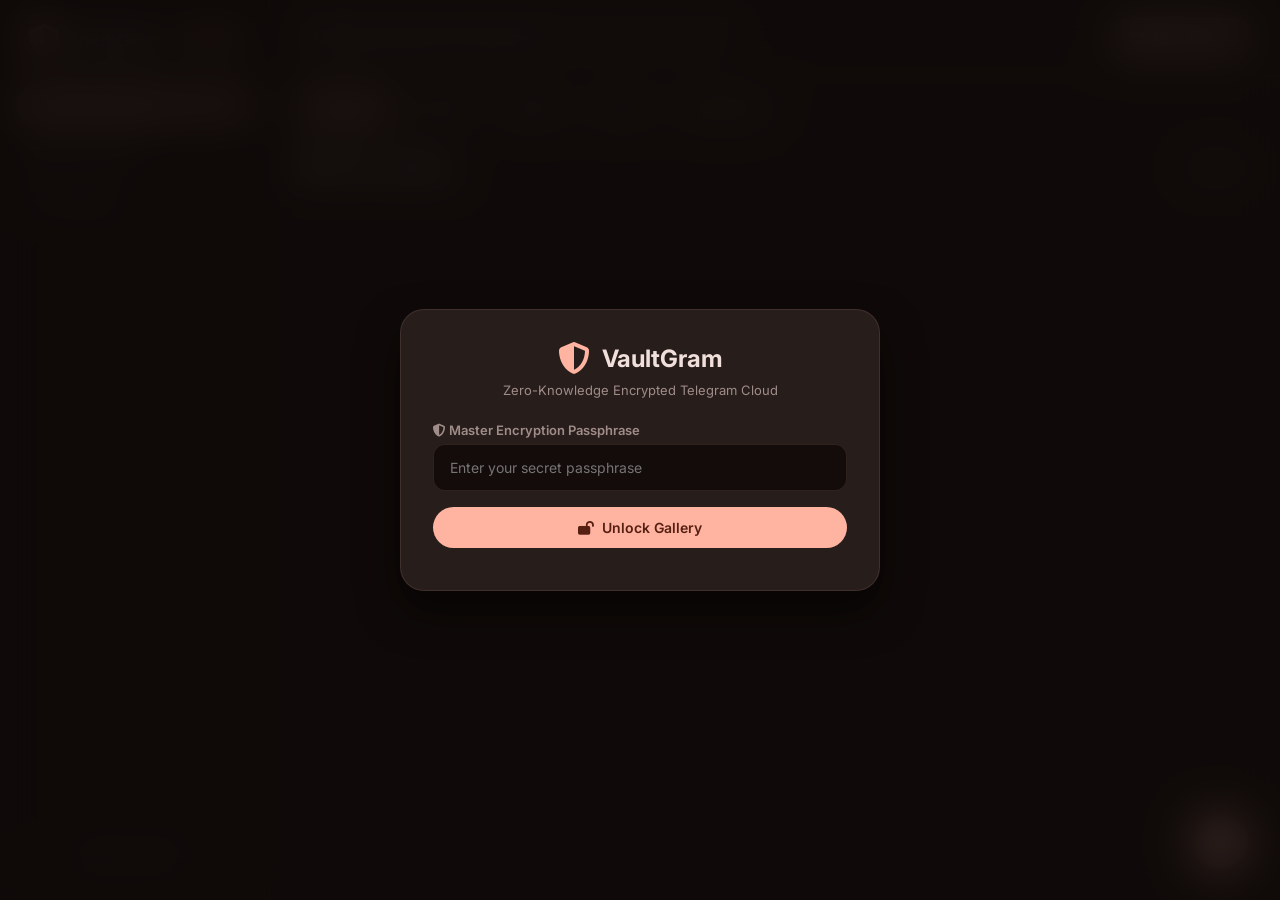
==== android/app/src/main/assets/index.html @ aea79a6d "Bundle offline web assets into Android app assets and configure SERVER_URL fallback" ====
<!DOCTYPE html>
<html lang="en">
<head>
    <meta charset="UTF-8">
    <meta name="viewport" content="width=device-width, initial-scale=1.0, maximum-scale=1.0, user-scalable=no">
    <title>VaultGram - Encrypted Cloud & Photo Vault</title>
    <link href="https://fonts.googleapis.com/css2?family=Inter:wght@400;500;600;700&display=swap" rel="stylesheet">
    <link rel="stylesheet" href="https://cdnjs.cloudflare.com/ajax/libs/font-awesome/6.4.0/css/all.min.css">
    <link rel="stylesheet" href="style.css">
</head>
<body>
    <!-- Auth & Setup Modal -->
    <div id="authOverlay" class="auth-overlay">
        <div class="auth-card">
            <div class="auth-header">
                <div class="brand-logo">
                    <i class="fa-solid fa-shield-halved logo-icon"></i>
                    <h2>VaultGram</h2>
                </div>
                <p id="authSubtitle">Zero-Knowledge Encrypted Telegram Cloud</p>
            </div>
            
            <form id="authForm" onsubmit="handleAuthSubmit(event)">
                <div id="botConfigGroup" class="form-group" style="display: none;">
                    <label><i class="fa-solid fa-robot"></i> Telegram Bot Token</label>
                    <input type="text" id="botTokenInput" placeholder="123456789:ABCdefGHIjkl..." />
                    <small>Get your token from @BotFather on Telegram</small>

                    <label style="margin-top: 14px;"><i class="fa-solid fa-bullhorn"></i> Telegram Channel Username / ID</label>
                    <input type="text" id="channelIdInput" placeholder="@my_private_channel or -100123456789" />
                    <small>Bot MUST be added as Admin in this channel!</small>
                </div>

                <div class="form-group">
                    <label><i class="fa-solid fa-shield-halved"></i> Master Encryption Passphrase</label>
                    <input type="password" id="passphraseInput" placeholder="Enter your secret passphrase" required />
                </div>

                <button type="submit" id="authBtn" class="btn btn-primary btn-block">
                    <i class="fa-solid fa-lock-open"></i> Unlock Gallery
                </button>
            </form>
            <div id="authStatusMsg" class="status-msg" style="margin-top: 10px;"></div>
        </div>
    </div>

    <!-- Settings Modal -->
    <div id="settingsOverlay" class="auth-overlay" style="display: none;">
        <div class="auth-card" style="max-width: 480px;">
            <div class="auth-header">
                <div class="brand-logo">
                    <i class="fa-solid fa-gear logo-icon"></i>
                    <h2>Vault Settings</h2>
                </div>
                <p>Manage Telegram Connection & Cloud Tools</p>
            </div>
            
            <form onsubmit="handleSettingsSave(event)">
                <!-- Option Section 1: Telegram Connection -->
                <div class="settings-section" style="background: #140C0A; padding: 16px; border-radius: var(--radius); border: 1px solid var(--border-color); margin-bottom: 16px;">
                    <h4 style="font-size: 14px; font-weight: 600; color: var(--primary); margin-bottom: 12px; display: flex; align-items: center; gap: 8px;">
                        <i class="fa-solid fa-paper-plane"></i> Option 1: Telegram Storage Credentials
                    </h4>
                    
                    <div class="form-group">
                        <label><i class="fa-solid fa-robot"></i> Telegram Bot Token</label>
                        <input type="text" id="settingsBotToken" placeholder="123456789:ABCdef..." required />
                    </div>

                    <div class="form-group" style="margin-bottom: 0;">
                        <label><i class="fa-solid fa-bullhorn"></i> Telegram Channel Username / ID</label>
                        <input type="text" id="settingsChannelId" placeholder="@my_private_channel or -100123456789" required />
                        <small>Bot MUST be added as Admin in this channel!</small>
                    </div>
                </div>

                <!-- Option Section 2: Vault Maintenance -->
                <div class="settings-section" style="background: #140C0A; padding: 16px; border-radius: var(--radius); border: 1px solid var(--border-color); margin-bottom: 16px;">
                    <h4 style="font-size: 14px; font-weight: 600; color: var(--text-main); margin-bottom: 12px; display: flex; align-items: center; gap: 8px;">
                        <i class="fa-solid fa-screwdriver-wrench"></i> Option 2: Vault Maintenance & Database Reset
                    </h4>
                    
                    <div style="display: flex; gap: 10px;">
                        <button type="button" class="btn btn-outline" style="flex:1;" onclick="cleanupPhantomFiles()">
                            <i class="fa-solid fa-broom"></i> Clean Up
                        </button>
                        <button type="button" class="btn btn-outline" style="flex:1; color: var(--danger); border-color: rgba(255, 180, 171, 0.4);" onclick="wipeVaultData()">
                            <i class="fa-solid fa-trash-can"></i> Wipe Vault
                        </button>
                    </div>
                </div>

                <div style="display: flex; gap: 10px; margin-top: 20px;">
                    <button type="button" class="btn btn-secondary" style="flex:1;" onclick="closeSettingsModal()">Cancel</button>
                    <button type="submit" class="btn btn-primary" style="flex:1;">Save Settings</button>
                </div>
            </form>
            <div id="settingsStatusMsg" class="status-msg" style="margin-top: 10px; text-align: center;"></div>
        </div>
    </div>

    <!-- App Main Layout -->
    <div id="appContainer" class="app-container">
        <!-- Sidebar Navigation -->
        <aside class="sidebar">
            <div class="sidebar-header">
                <i class="fa-solid fa-shield-halved logo-icon"></i>
                <span class="logo-text">VaultGram</span>
                <span class="badge-tag">AES-256</span>
            </div>

            <nav class="sidebar-nav">
                <button class="nav-item active" onclick="switchTab('photosTab')">
                    <i class="fa-solid fa-images"></i>
                    <span>Photos Vault</span>
                </button>
                <button class="nav-item" onclick="switchTab('driveTab')">
                    <i class="fa-solid fa-folder-closed"></i>
                    <span>Cloud Files</span>
                </button>
                <button class="nav-item" onclick="openSettingsModal()">
                    <i class="fa-solid fa-gear"></i>
                    <span>Settings</span>
                </button>
            </nav>

            <div class="sidebar-footer">
                <button class="btn btn-outline btn-block" onclick="lockVault()">
                    <i class="fa-solid fa-lock"></i> Lock Vault
                </button>
            </div>
        </aside>

        <!-- Main Content Area -->
        <main class="main-content">
            <!-- Topbar Header -->
            <header class="topbar">
                <div class="search-bar">
                    <i class="fa-solid fa-magnifying-glass search-icon"></i>
                    <input type="text" placeholder="Search photos and memories..." id="searchInput" oninput="handleSearch(this.value)">
                </div>

                <div class="topbar-actions">
                    <button class="btn btn-secondary" onclick="openCreateFolderModal()">
                        <i class="fa-solid fa-folder-plus"></i> New Folder
                    </button>
                </div>
            </header>

            <!-- Album Chip Filter Bar (CloudGallery Style) -->
            <div class="chip-bar">
                <button class="chip-item active" onclick="filterMedia('all')">All Media</button>
                <button class="chip-item" onclick="filterMedia('photos')">Photos</button>
                <button class="chip-item" onclick="filterMedia('videos')">Videos</button>
                <button class="chip-item" onclick="filterMedia('audio')">Audio</button>
                <button class="chip-item" onclick="filterMedia('documents')">Documents</button>
            </div>

            <!-- Photos Vault Tab -->
            <section id="photosTab" class="content-tab active">
                <div class="tab-header">
                    <h2><i class="fa-solid fa-images"></i> Photo Gallery</h2>
                    <span class="count-badge" id="mediaCountBadge">0 Items</span>
                </div>

                <div id="emptyState" class="empty-state" style="display: none;">
                    <i class="fa-solid fa-photo-film empty-icon"></i>
                    <h3>No Photos Synced Yet</h3>
                    <p>Your encrypted memories will appear here once backed up to Telegram.</p>
                </div>

                <div id="mediaGrid" class="media-grid">
                    <!-- Media Items Injected Here -->
                </div>
            </section>

            <!-- Files & Directories Tab -->
            <section id="driveTab" class="content-tab">
                <div class="tab-header">
                    <h2><i class="fa-solid fa-hard-drive"></i> Files & Directories</h2>
                    <div id="breadcrumbs" class="breadcrumbs">
                        <span class="crumb active" onclick="navigateToFolder(null)">Home</span>
                    </div>
                </div>

                <div id="driveGrid" class="drive-grid">
                    <!-- Folders & Files Injected Here -->
                </div>
            </section>
        </main>
    </div>

    <!-- Floating Action Button (Start Backup FAB - CloudGallery Style) -->
    <label class="fab-upload" title="Start Backup / Upload Photo">
        <i class="fa-solid fa-plus"></i>
        <input type="file" id="fileUploadInput" onchange="handleFileUpload(event)" style="display:none;" multiple>
    </label>

    <!-- Floating Mobile Pill Navigation Bar (CloudGallery Style) -->
    <nav class="mobile-nav">
        <button class="mobile-nav-item active" onclick="switchTab('photosTab')">
            <i class="fa-solid fa-images"></i>
            <span>Photos</span>
        </button>
        <button class="mobile-nav-item" onclick="switchTab('driveTab')">
            <i class="fa-solid fa-folder-closed"></i>
            <span>Drive</span>
        </button>
        <button class="mobile-nav-item" onclick="openSettingsModal()">
            <i class="fa-solid fa-gear"></i>
            <span>Settings</span>
        </button>
        <button class="mobile-nav-item" onclick="lockVault()">
            <i class="fa-solid fa-lock"></i>
            <span>Lock</span>
        </button>
    </nav>

    <!-- Upload Toast Notification -->
    <div id="uploadToast" class="upload-toast" style="display: none;">
        <div class="toast-content">
            <i class="fa-solid fa-spinner fa-spin toast-icon"></i>
            <div class="toast-text">
                <strong id="toastFileName">Uploading file...</strong>
                <span id="toastSubtext">Encrypting with AES-256-GCM...</span>
            </div>
        </div>
    </div>

    <script src="app.js"></script>
</body>
</html>
---- android/app/src/main/assets/style.css ----
:root {
    /* Chitralaya Material 3 Palette */
    --bg-dark: #1A110F;
    --bg-card: #271D1B;
    --bg-card-hover: #322825;
    --bg-glass: rgba(39, 29, 27, 0.85);
    --border-color: rgba(255, 180, 162, 0.12);
    --primary: #FFB4A2;
    --primary-hover: #fca490;
    --primary-container: #5D4038;
    --on-primary: #561F11;
    --accent: #E7BDB3;
    --text-main: #F1DFDB;
    --text-muted: #A08C88;
    --danger: #FFB4AB;
    --success: #81C784;
    --radius-lg: 24px;
    --radius: 16px;
    --radius-sm: 12px;
}

* {
    box-sizing: border-box;
    margin: 0;
    padding: 0;
    font-family: 'Inter', -apple-system, BlinkMacSystemFont, "Segoe UI", Roboto, sans-serif;
    -webkit-tap-highlight-color: transparent;
}

body {
    background-color: var(--bg-dark);
    color: var(--text-main);
    min-height: 100vh;
    overflow-x: hidden;
    padding-bottom: 80px;
}

@media (min-width: 769px) {
    body {
        padding-bottom: 0;
    }
}

/* Auth & Settings Modals */
.auth-overlay {
    position: fixed;
    top: 0; left: 0; right: 0; bottom: 0;
    background: rgba(15, 10, 9, 0.85);
    backdrop-filter: blur(20px);
    display: flex;
    justify-content: center;
    align-items: center;
    z-index: 9999;
    padding: 16px;
}

.auth-card {
    background: var(--bg-card);
    border: 1px solid var(--border-color);
    padding: 32px;
    border-radius: var(--radius-lg);
    width: 100%;
    max-width: 480px;
    box-shadow: 0 20px 40px rgba(0, 0, 0, 0.6);
}

.auth-header {
    margin-bottom: 24px;
    text-align: center;
}

.brand-logo {
    display: flex;
    align-items: center;
    justify-content: center;
    gap: 12px;
    margin-bottom: 8px;
}

.logo-icon {
    font-size: 32px;
    color: var(--primary);
}

.auth-header h2 {
    font-size: 24px;
    font-weight: 700;
    color: var(--text-main);
}

.auth-header p {
    color: var(--text-muted);
    font-size: 13px;
}

.form-group {
    text-align: left;
    margin-bottom: 16px;
}

.form-group label {
    display: block;
    font-size: 13px;
    font-weight: 600;
    margin-bottom: 6px;
    color: var(--text-muted);
}

.form-group input {
    width: 100%;
    padding: 14px 16px;
    background: #140C0A;
    border: 1px solid var(--border-color);
    border-radius: var(--radius-sm);
    color: #fff;
    font-size: 14px;
    outline: none;
    transition: border 0.2s;
}

.form-group input:focus {
    border-color: var(--primary);
}

.form-group small {
    display: block;
    font-size: 11px;
    color: var(--text-muted);
    margin-top: 4px;
}

/* Buttons */
.btn {
    padding: 12px 20px;
    border-radius: 50px;
    border: none;
    font-weight: 600;
    font-size: 14px;
    cursor: pointer;
    display: inline-flex;
    align-items: center;
    justify-content: center;
    gap: 8px;
    transition: all 0.2s;
}

.btn-primary {
    background: var(--primary);
    color: var(--on-primary);
}

.btn-primary:hover {
    background: var(--primary-hover);
}

.btn-secondary {
    background: var(--primary-container);
    color: var(--text-main);
}

.btn-secondary:hover {
    background: #723425;
}

.btn-outline {
    background: transparent;
    border: 1px solid var(--border-color);
    color: var(--text-muted);
}

.btn-outline:hover {
    color: var(--text-main);
    border-color: var(--primary);
}

.btn-block {
    width: 100%;
}

/* Layout Container */
.app-container {
    display: flex;
    height: 100vh;
}

.sidebar {
    width: 270px;
    background: #140C0A;
    border-right: 1px solid var(--border-color);
    display: flex;
    flex-direction: column;
    padding: 24px 16px;
}

.sidebar-header {
    display: flex;
    align-items: center;
    gap: 12px;
    padding: 0 12px;
    margin-bottom: 28px;
}

.logo-text {
    font-weight: 700;
    font-size: 18px;
    color: var(--text-main);
}

.badge-tag {
    font-size: 10px;
    background: var(--primary-container);
    color: var(--primary);
    padding: 2px 8px;
    border-radius: 12px;
    font-weight: 600;
    margin-left: auto;
}

.sidebar-nav {
    display: flex;
    flex-direction: column;
    gap: 6px;
    flex: 1;
}

.nav-item {
    background: transparent;
    border: none;
    color: var(--text-muted);
    padding: 12px 18px;
    border-radius: 50px;
    display: flex;
    align-items: center;
    gap: 14px;
    font-size: 14px;
    font-weight: 600;
    cursor: pointer;
    transition: all 0.2s;
}

.nav-item:hover {
    background: var(--bg-card);
    color: var(--text-main);
}

.nav-item.active {
    background: var(--primary-container);
    color: var(--primary);
}

.sidebar-footer {
    display: flex;
    flex-direction: column;
    gap: 8px;
}

/* Main Content Area */
.main-content {
    flex: 1;
    display: flex;
    flex-direction: column;
    background: var(--bg-dark);
    overflow-y: auto;
}

.topbar {
    display: flex;
    justify-content: space-between;
    align-items: center;
    padding: 16px 28px;
    border-bottom: 1px solid var(--border-color);
    gap: 16px;
}

.search-bar {
    position: relative;
    flex: 1;
    max-width: 440px;
}

.search-icon {
    position: absolute;
    left: 16px;
    top: 50%;
    transform: translateY(-50%);
    color: var(--text-muted);
}

.search-bar input {
    width: 100%;
    padding: 12px 16px 12px 44px;
    background: var(--bg-card);
    border: 1px solid var(--border-color);
    border-radius: 50px;
    color: #fff;
    outline: none;
    font-size: 14px;
}

.search-bar input:focus {
    border-color: var(--primary);
}

/* Album Chip Bar (CloudGallery Style) */
.chip-bar {
    display: flex;
    gap: 10px;
    padding: 16px 28px 4px 28px;
    overflow-x: auto;
}

.chip-item {
    background: var(--bg-card);
    border: 1px solid var(--border-color);
    color: var(--text-muted);
    padding: 8px 18px;
    border-radius: 50px;
    font-size: 13px;
    font-weight: 500;
    cursor: pointer;
    white-space: nowrap;
    transition: all 0.2s;
}

.chip-item:hover, .chip-item.active {
    background: var(--primary-container);
    color: var(--primary);
    border-color: var(--primary);
}

/* Content Sections */
.content-tab {
    display: none;
    padding: 24px 28px;
}

.content-tab.active {
    display: block;
}

.tab-header {
    display: flex;
    align-items: center;
    justify-content: space-between;
    margin-bottom: 20px;
}

.tab-header h2 {
    font-size: 20px;
    font-weight: 700;
    color: var(--text-main);
}

.count-badge {
    background: var(--bg-card);
    color: var(--text-muted);
    padding: 6px 14px;
    border-radius: 50px;
    font-size: 12px;
    font-weight: 600;
}

/* Media Grid */
.media-grid {
    display: grid;
    grid-template-columns: repeat(auto-fill, minmax(140px, 1fr));
    gap: 10px;
}

.media-card {
    background: var(--bg-card);
    border-radius: var(--radius);
    overflow: hidden;
    aspect-ratio: 1;
    position: relative;
    border: 1px solid var(--border-color);
    cursor: pointer;
    transition: transform 0.2s, border-color 0.2s;
}

.media-card:hover {
    transform: scale(1.02);
    border-color: var(--primary);
}

.media-card img, .media-card video {
    width: 100%;
    height: 100%;
    object-fit: cover;
}

.media-card .delete-btn {
    position: absolute;
    top: 8px; right: 8px;
    background: rgba(218, 52, 46, 0.9);
    color: #fff;
    border: none;
    border-radius: 50%;
    width: 30px; height: 30px;
    display: flex;
    align-items: center;
    justify-content: center;
    cursor: pointer;
    font-size: 12px;
    z-index: 10;
}

.media-card .media-name {
    position: absolute;
    bottom: 0; left: 0; right: 0;
    background: linear-gradient(transparent, rgba(20, 12, 10, 0.9));
    padding: 24px 8px 8px 8px;
    font-size: 11px;
    font-weight: 500;
    white-space: nowrap;
    overflow: hidden;
    text-overflow: ellipsis;
}

/* Empty State (CloudGallery Style) */
.empty-state {
    display: flex;
    flex-direction: column;
    align-items: center;
    justify-content: center;
    padding: 60px 20px;
    text-align: center;
}

.empty-icon {
    font-size: 56px;
    color: var(--primary-container);
    margin-bottom: 16px;
}

.empty-state h3 {
    font-size: 18px;
    font-weight: 700;
    margin-bottom: 8px;
    color: var(--text-main);
}

.empty-state p {
    font-size: 13px;
    color: var(--text-muted);
    max-width: 320px;
    margin-bottom: 20px;
}

/* Floating Action Button (FAB - CloudGallery Style) */
.fab-upload {
    position: fixed;
    bottom: 90px;
    right: 24px;
    background: var(--primary);
    color: var(--on-primary);
    width: 56px;
    height: 56px;
    border-radius: 28px;
    display: flex;
    align-items: center;
    justify-content: center;
    font-size: 20px;
    box-shadow: 0 10px 25px rgba(255, 180, 162, 0.4);
    cursor: pointer;
    z-index: 8000;
    transition: transform 0.2s, background 0.2s;
}

.fab-upload:hover {
    transform: scale(1.08);
    background: var(--primary-hover);
}

@media (min-width: 769px) {
    .fab-upload {
        bottom: 32px;
        right: 32px;
    }
}

/* Floating Mobile Pill Bottom Bar (CloudGallery Style) */
.mobile-nav {
    display: none;
}

@media (max-width: 768px) {
    .sidebar {
        display: none;
    }

    .topbar {
        padding: 12px 16px;
    }

    .chip-bar {
        padding: 12px 16px 4px 16px;
    }

    .content-tab {
        padding: 16px;
    }

    .media-grid {
        grid-template-columns: repeat(auto-fill, minmax(110px, 1fr));
        gap: 8px;
    }

    .mobile-nav {
        display: flex;
        position: fixed;
        bottom: 16px;
        left: 16px;
        right: 16px;
        height: 60px;
        background: var(--bg-glass);
        backdrop-filter: blur(20px);
        border: 1px solid var(--border-color);
        border-radius: 50px;
        z-index: 9000;
        justify-content: space-around;
        align-items: center;
        box-shadow: 0 10px 30px rgba(0, 0, 0, 0.6);
    }

    .mobile-nav-item {
        background: transparent;
        border: none;
        color: var(--text-muted);
        display: flex;
        flex-direction: column;
        align-items: center;
        gap: 3px;
        font-size: 10px;
        font-weight: 600;
        cursor: pointer;
        padding: 6px 14px;
        border-radius: 20px;
    }

    .mobile-nav-item i {
        font-size: 18px;
    }

    .mobile-nav-item.active {
        color: var(--primary);
        background: var(--primary-container);
    }
}
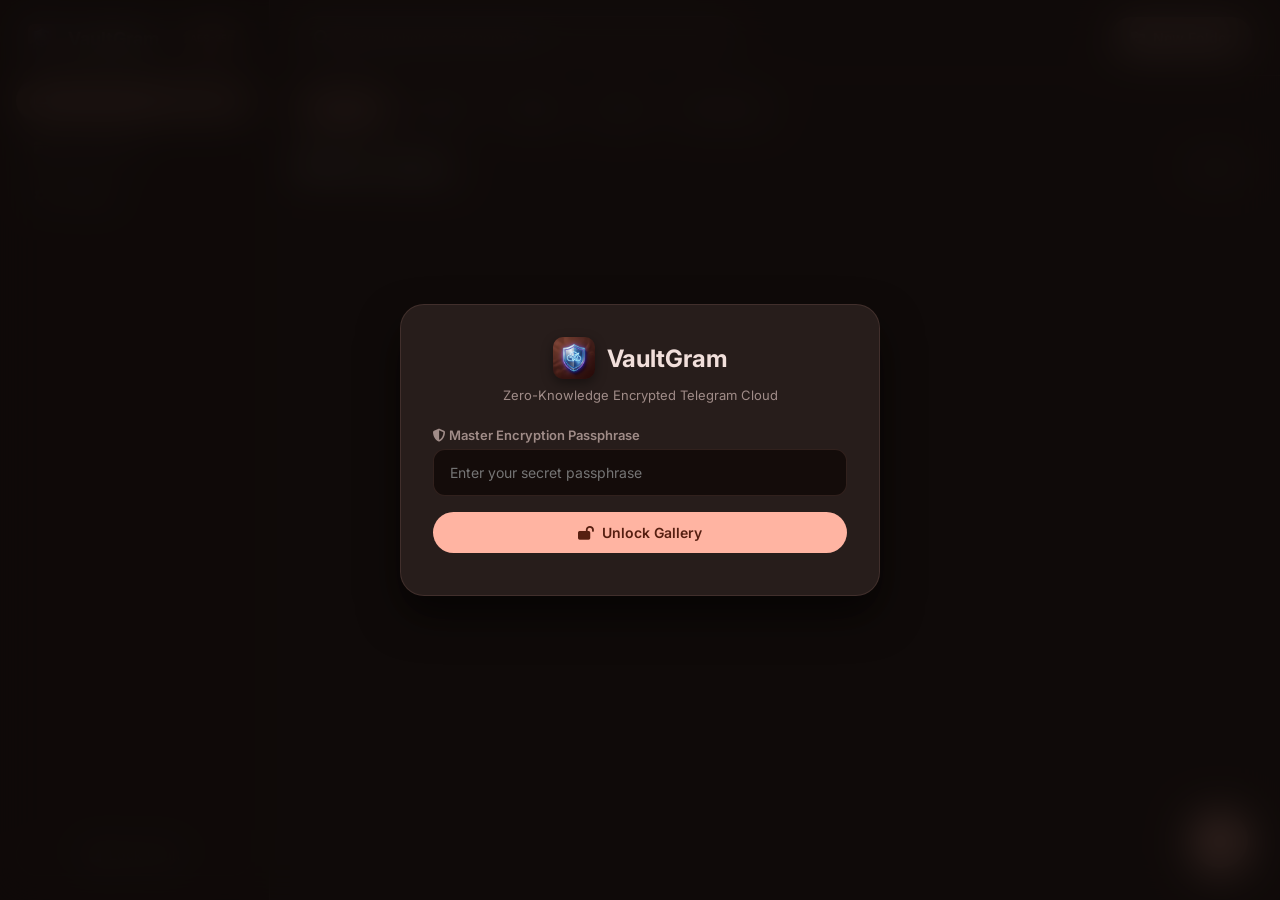
==== commit 610aa394: "Add high-resolution metallic neon logo for Android app icon and web UI" ====
--- a/android/app/src/main/assets/index.html
+++ b/android/app/src/main/assets/index.html
@@ -14,7 +14,7 @@
         <div class="auth-card">
             <div class="auth-header">
                 <div class="brand-logo">
-                    <i class="fa-solid fa-shield-halved logo-icon"></i>
+                    <img src="logo.png" alt="VaultGram" style="width: 42px; height: 42px; border-radius: 10px; object-fit: cover; box-shadow: 0 4px 12px rgba(0,0,0,0.4);" />
                     <h2>VaultGram</h2>
                 </div>
                 <p id="authSubtitle">Zero-Knowledge Encrypted Telegram Cloud</p>
@@ -104,7 +104,7 @@
         <!-- Sidebar Navigation -->
         <aside class="sidebar">
             <div class="sidebar-header">
-                <i class="fa-solid fa-shield-halved logo-icon"></i>
+                <img src="logo.png" alt="VaultGram" style="width: 28px; height: 28px; border-radius: 6px; object-fit: cover;" />
                 <span class="logo-text">VaultGram</span>
                 <span class="badge-tag">AES-256</span>
             </div>
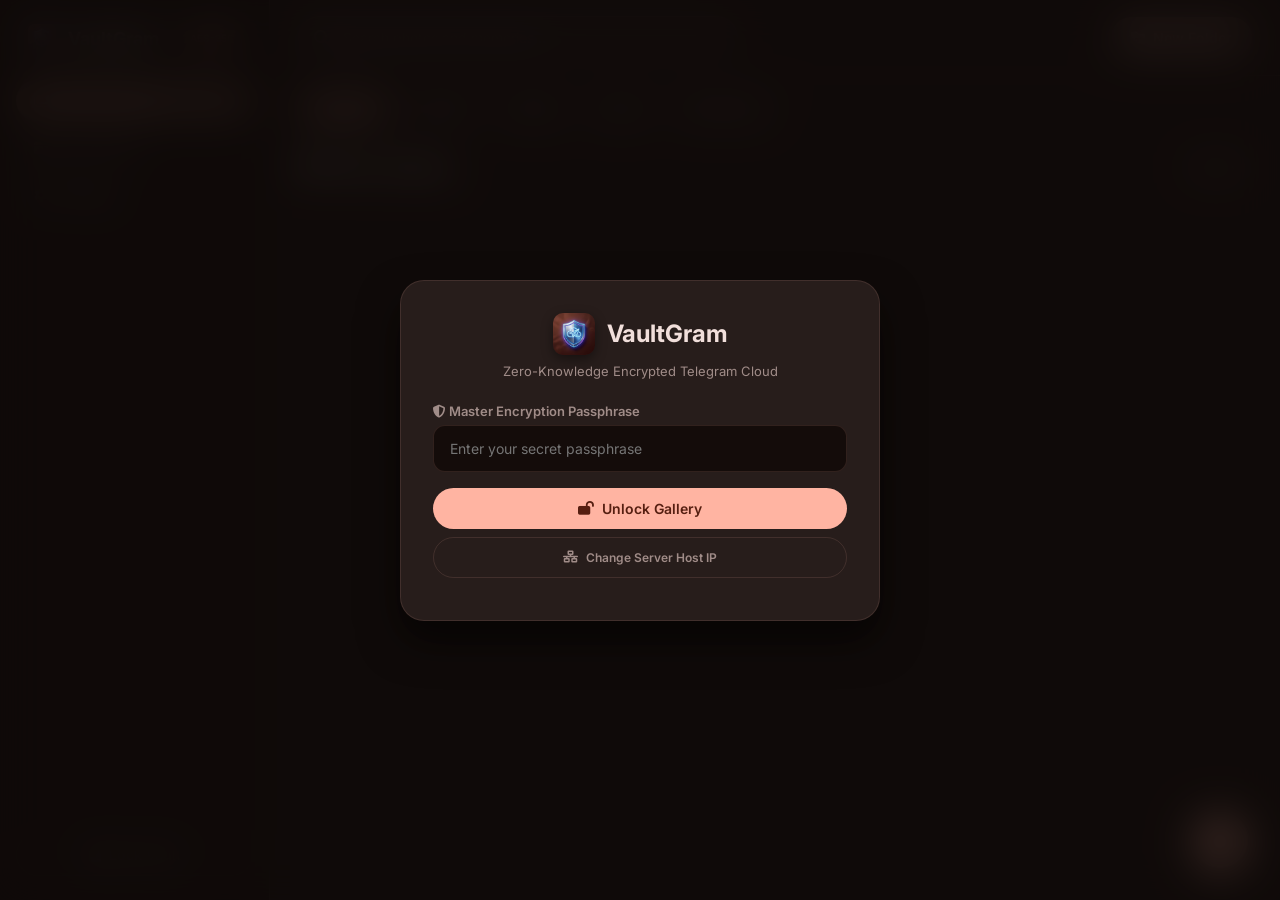
==== commit 89007ed5: "Add Server Host IP configuration UI on Unlock screen for Android app" ====
--- a/android/app/src/main/assets/index.html
+++ b/android/app/src/main/assets/index.html
@@ -36,11 +36,21 @@
                     <input type="password" id="passphraseInput" placeholder="Enter your secret passphrase" required />
                 </div>
 
+                <div id="serverUrlGroup" class="form-group" style="display: none; background: #140C0A; padding: 12px; border-radius: var(--radius-sm); border: 1px solid var(--border-color);">
+                    <label><i class="fa-solid fa-server"></i> Server Host Address</label>
+                    <input type="text" id="serverUrlInput" placeholder="http://192.168.1.100:8000 or http://127.0.0.1:8000" />
+                    <small style="color: var(--primary);">Enter IP of computer/Termux running server.py</small>
+                </div>
+
                 <button type="submit" id="authBtn" class="btn btn-primary btn-block">
                     <i class="fa-solid fa-lock-open"></i> Unlock Gallery
                 </button>
+
+                <button type="button" class="btn btn-outline btn-block" style="margin-top: 8px; font-size: 12px;" onclick="toggleServerConfig()">
+                    <i class="fa-solid fa-network-wired"></i> Change Server Host IP
+                </button>
             </form>
-            <div id="authStatusMsg" class="status-msg" style="margin-top: 10px;"></div>
+            <div id="authStatusMsg" class="status-msg" style="margin-top: 10px; text-align: center;"></div>
         </div>
     </div>
 
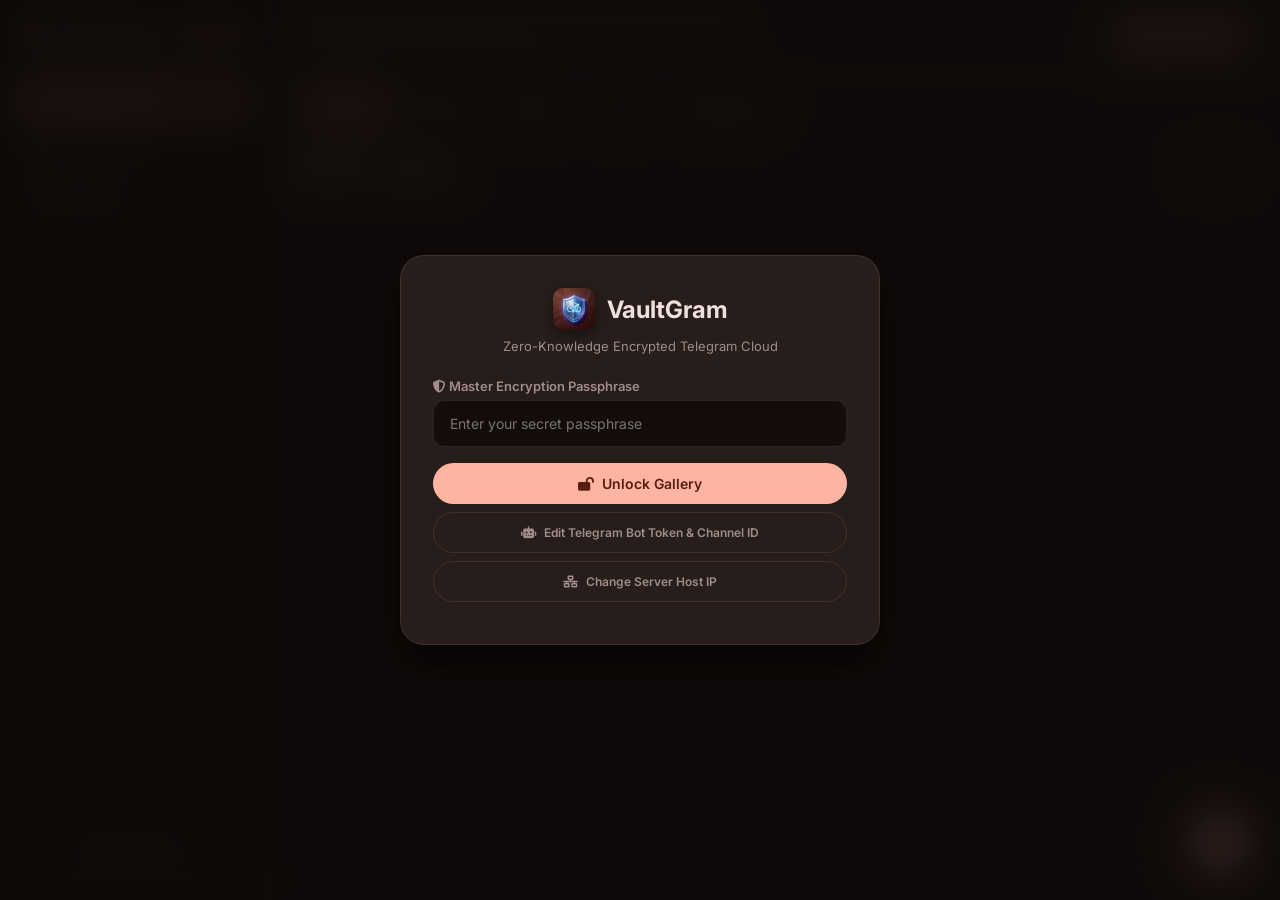
==== commit 5dfeaf7f: "Add Edit Telegram Bot Token button and auto-show bot credentials fields when unconfigured" ====
--- a/android/app/src/main/assets/index.html
+++ b/android/app/src/main/assets/index.html
@@ -46,6 +46,10 @@
                     <i class="fa-solid fa-lock-open"></i> Unlock Gallery
                 </button>
 
+                <button type="button" class="btn btn-outline btn-block" style="margin-top: 8px; font-size: 12px;" onclick="toggleBotConfig()">
+                    <i class="fa-solid fa-robot"></i> Edit Telegram Bot Token & Channel ID
+                </button>
+
                 <button type="button" class="btn btn-outline btn-block" style="margin-top: 8px; font-size: 12px;" onclick="toggleServerConfig()">
                     <i class="fa-solid fa-network-wired"></i> Change Server Host IP
                 </button>
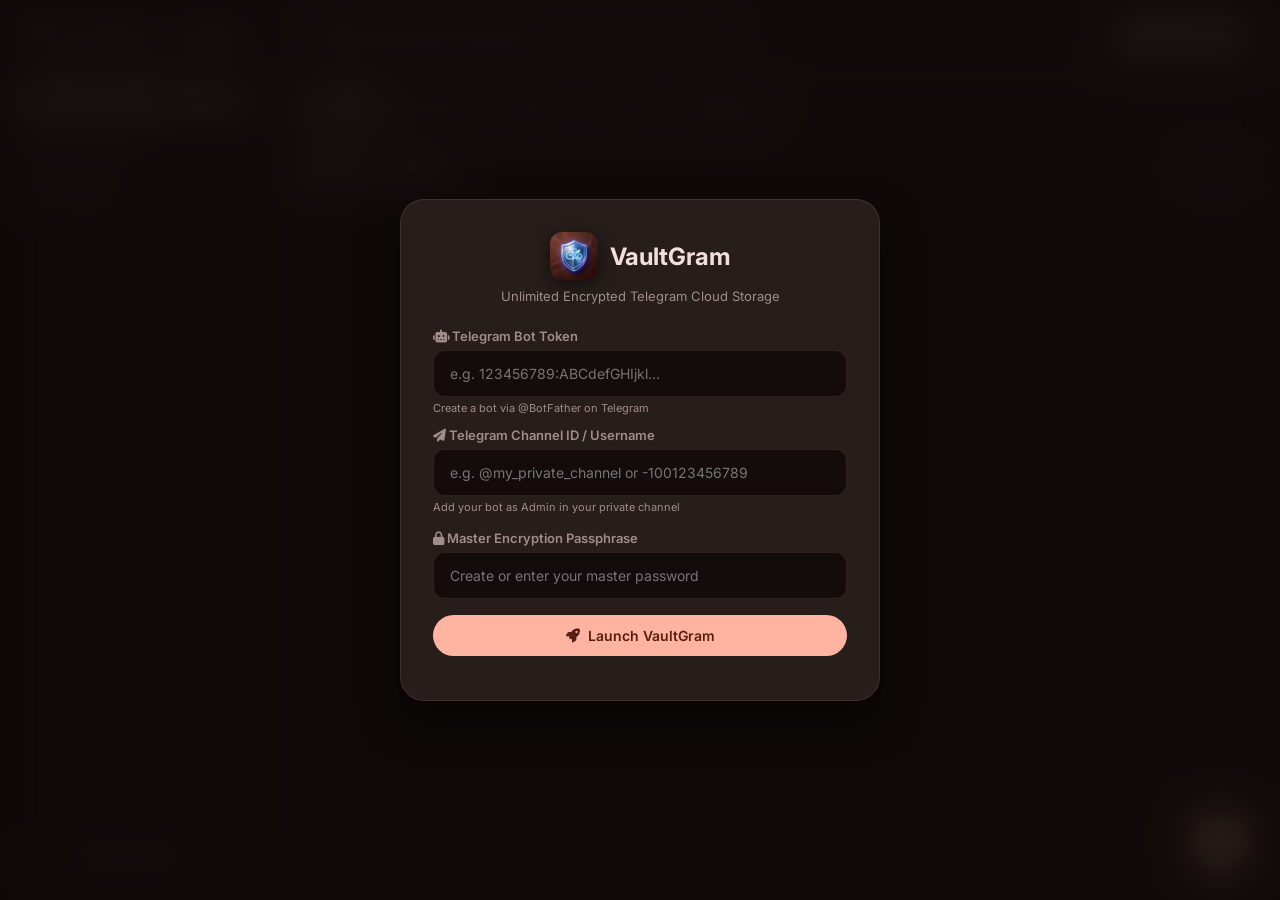
==== commit 2c5daf1e: "Add /api/nodes/cleanup endpoint to VaultServer.kt for clean up button" ====
--- a/android/app/src/main/assets/index.html
+++ b/android/app/src/main/assets/index.html
@@ -14,47 +14,33 @@
         <div class="auth-card">
             <div class="auth-header">
                 <div class="brand-logo">
-                    <img src="logo.png" alt="VaultGram" style="width: 42px; height: 42px; border-radius: 10px; object-fit: cover; box-shadow: 0 4px 12px rgba(0,0,0,0.4);" />
+                    <img src="logo.png" alt="VaultGram" style="width: 48px; height: 48px; border-radius: 12px; object-fit: cover; box-shadow: 0 4px 16px rgba(0,0,0,0.5);" />
                     <h2>VaultGram</h2>
                 </div>
-                <p id="authSubtitle">Zero-Knowledge Encrypted Telegram Cloud</p>
+                <p id="authSubtitle">Unlimited Encrypted Telegram Cloud Storage</p>
             </div>
             
             <form id="authForm" onsubmit="handleAuthSubmit(event)">
-                <div id="botConfigGroup" class="form-group" style="display: none;">
+                <div id="botConfigGroup" class="form-group">
                     <label><i class="fa-solid fa-robot"></i> Telegram Bot Token</label>
-                    <input type="text" id="botTokenInput" placeholder="123456789:ABCdefGHIjkl..." />
-                    <small>Get your token from @BotFather on Telegram</small>
-
-                    <label style="margin-top: 14px;"><i class="fa-solid fa-bullhorn"></i> Telegram Channel Username / ID</label>
-                    <input type="text" id="channelIdInput" placeholder="@my_private_channel or -100123456789" />
-                    <small>Bot MUST be added as Admin in this channel!</small>
+                    <input type="text" id="botTokenInput" placeholder="e.g. 123456789:ABCdefGHIjkl..." />
+                    <small>Create a bot via @BotFather on Telegram</small>
+
+                    <label style="margin-top: 12px;"><i class="fa-solid fa-paper-plane"></i> Telegram Channel ID / Username</label>
+                    <input type="text" id="channelIdInput" placeholder="e.g. @my_private_channel or -100123456789" />
+                    <small>Add your bot as Admin in your private channel</small>
                 </div>
 
                 <div class="form-group">
-                    <label><i class="fa-solid fa-shield-halved"></i> Master Encryption Passphrase</label>
-                    <input type="password" id="passphraseInput" placeholder="Enter your secret passphrase" required />
-                </div>
-
-                <div id="serverUrlGroup" class="form-group" style="display: none; background: #140C0A; padding: 12px; border-radius: var(--radius-sm); border: 1px solid var(--border-color);">
-                    <label><i class="fa-solid fa-server"></i> Server Host Address</label>
-                    <input type="text" id="serverUrlInput" placeholder="http://192.168.1.100:8000 or http://127.0.0.1:8000" />
-                    <small style="color: var(--primary);">Enter IP of computer/Termux running server.py</small>
+                    <label><i class="fa-solid fa-lock"></i> Master Encryption Passphrase</label>
+                    <input type="password" id="passphraseInput" placeholder="Create or enter your master password" required />
                 </div>
 
                 <button type="submit" id="authBtn" class="btn btn-primary btn-block">
-                    <i class="fa-solid fa-lock-open"></i> Unlock Gallery
-                </button>
-
-                <button type="button" class="btn btn-outline btn-block" style="margin-top: 8px; font-size: 12px;" onclick="toggleBotConfig()">
-                    <i class="fa-solid fa-robot"></i> Edit Telegram Bot Token & Channel ID
-                </button>
-
-                <button type="button" class="btn btn-outline btn-block" style="margin-top: 8px; font-size: 12px;" onclick="toggleServerConfig()">
-                    <i class="fa-solid fa-network-wired"></i> Change Server Host IP
+                    <i class="fa-solid fa-rocket"></i> Launch VaultGram
                 </button>
             </form>
-            <div id="authStatusMsg" class="status-msg" style="margin-top: 10px; text-align: center;"></div>
+            <div id="authStatusMsg" class="status-msg" style="margin-top: 12px; text-align: center;"></div>
         </div>
     </div>
 
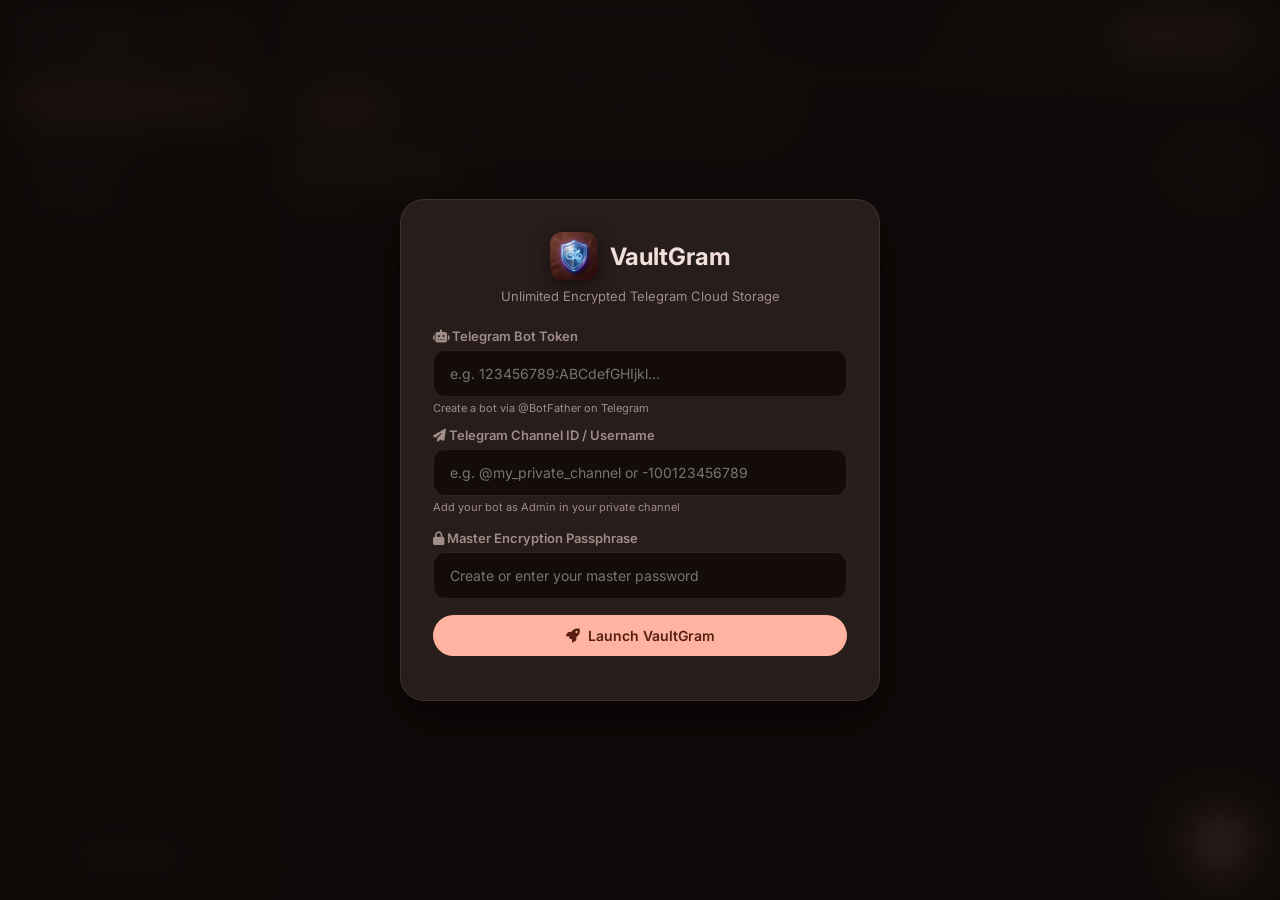
==== commit 26bd5f38: "Add Automatic Telegram Channel Scanner & Sync Engine for video and .bin files with on-demand downloa" ====
--- a/android/app/src/main/assets/index.html
+++ b/android/app/src/main/assets/index.html
@@ -140,7 +140,10 @@
                     <input type="text" placeholder="Search photos and memories..." id="searchInput" oninput="handleSearch(this.value)">
                 </div>
 
-                <div class="topbar-actions">
+                <div class="topbar-actions" style="display: flex; gap: 8px;">
+                    <button class="btn btn-outline" onclick="syncTelegramChannel()">
+                        <i class="fa-solid fa-rotate"></i> Sync Channel
+                    </button>
                     <button class="btn btn-secondary" onclick="openCreateFolderModal()">
                         <i class="fa-solid fa-folder-plus"></i> New Folder
                     </button>
